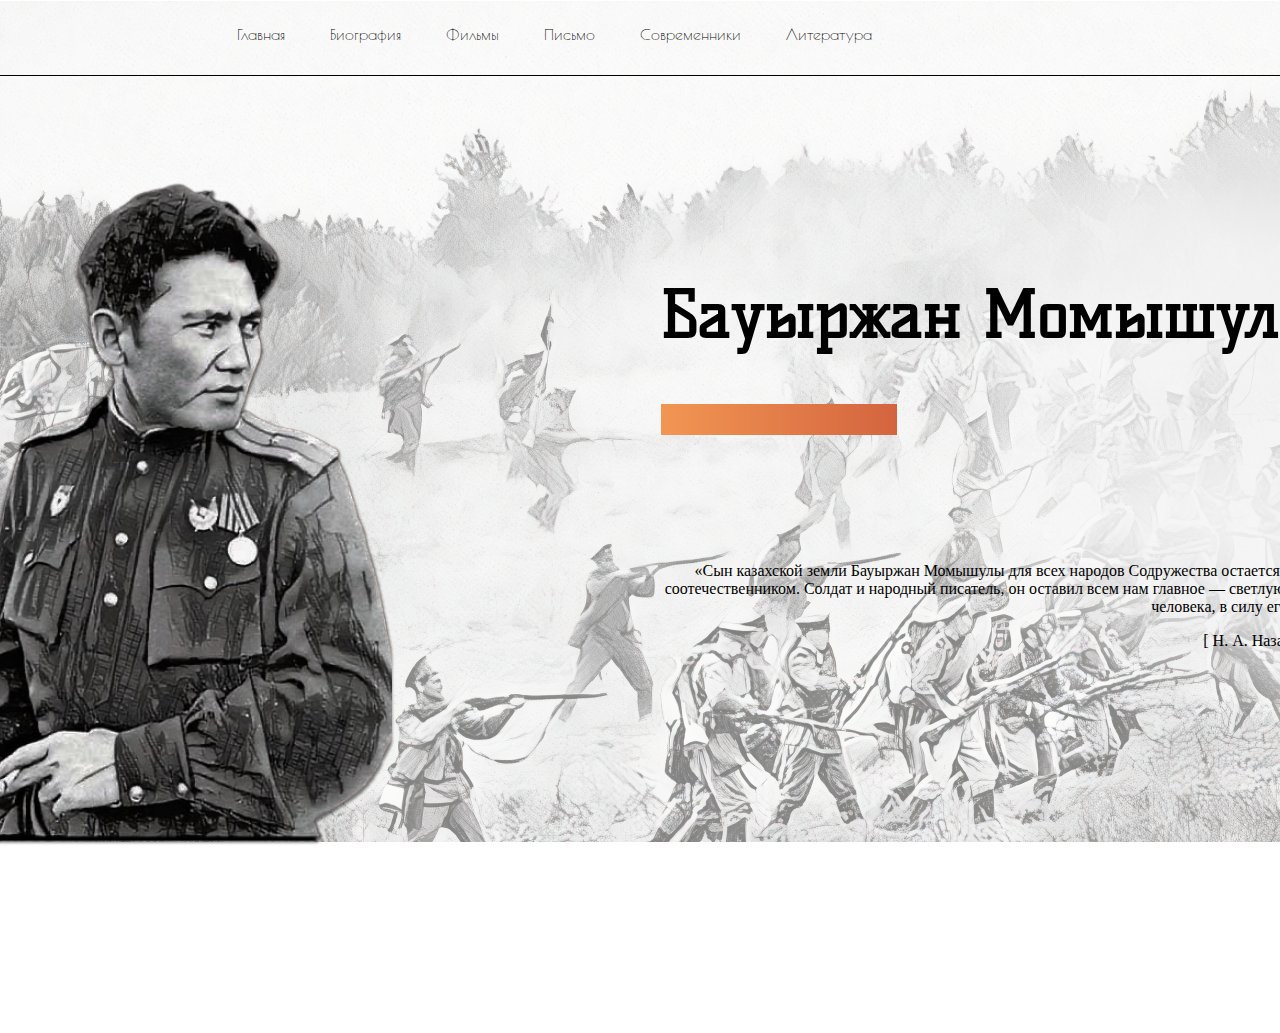
==== index.html @ 86243347 "начало" ====
<!DOCTYPE html>
<html lang="en" dir="ltr">
  <head>
    <meta charset="utf-8">
    <title>Главная</title>
    <link rel="stylesheet" href="style.css">
    <link rel="preconnect" href="https://fonts.gstatic.com">
    <link href="https://fonts.googleapis.com/css2?family=Kelly+Slab&display=swap" rel="stylesheet">
    <link href="https://fonts.googleapis.com/css2?family=Roboto:ital,wght@0,100;0,300;0,400;0,500;0,700;0,900;1,100;1,300;1,400;1,500;1,700;1,900&display=swap" rel="stylesheet">
    <link href="https://fonts.googleapis.com/css2?family=Poiret+One&display=swap" rel="stylesheet">
  </head>
  <body>
    <header>
      <menu>
          <div class="links">
              <a href="#">Главная</a>
              <a href="#">Биография</a>
              <a href="#">Фильмы</a>
              <a href="#">Письмо</a>
              <a href="#">Современники</a>
              <a href="#">Литература</a>
          </div>
      </menu>
      <div class="main-h">
        <img src="img/gg.png" class="main-img">
        <div class="inf">
          <h1>Бауыржан Момышулы</h1>
          <div class="line"></div>
          <p class="words">«Сын казахской земли Бауыржан Момышулы для всех народов
            Содружества остается общим соотечественником. Солдат и народный писатель,
             он оставил всем нам главное — светлую веру в человека, в силу его духа»</p>
          <p>[ Н. A. Назарбаев ]</p>
        </div>
      </div>
    </header>
  </body>
</html>
---- style.css ----
body {
  padding: 0;
  margin: 0;
}
@media (max-width: 1920px) {
  header {
    height: 847px;
    background: url('img/header.png');
    margin-top: -5px;
    padding: 0;
  }
  header menu {
    padding: 0;
    height: 80px;
    margin: 0;
    border-bottom: 1px solid #000000;
  }
  header menu .links {
    margin-left: 15%;
    padding-top: 26px;
    display: flex;
    flex-direction: row;
  }
  header menu .links a {
    font-family: Poiret One;
    color: #000000;
    text-decoration: none;
    font-size: 16px;
    line-height: 27px;
    margin-left: 45px;
  }
  header menu .links a:hover {
    border-bottom: 3px solid orange;
    padding-bottom: 25px;
  }
  header .main-h {
    height: 847px;
    display: grid;
    grid-template-columns: 440px 670px;
    grid-column-gap: 272px;
    justify-content: center;
    margin-top: 105px;
  }
  header .main-h .inf {
    margin-top: 75px;
  }
  header .main-h .inf h1 {
    font-family: Kelly Slab;
    font-size: 64px;
    line-height: 30px;
  }
  header .main-h .inf .line {
    margin-top: 75px;
    width: 236px;
    height: 31px;
    background: linear-gradient(90deg, #f29653 0%, #d4643f 100%);
  }
  header .main-h .inf p {
    text-align: right;
  }
  header .main-h .inf .words {
    margin-top: 127px;
  }
}
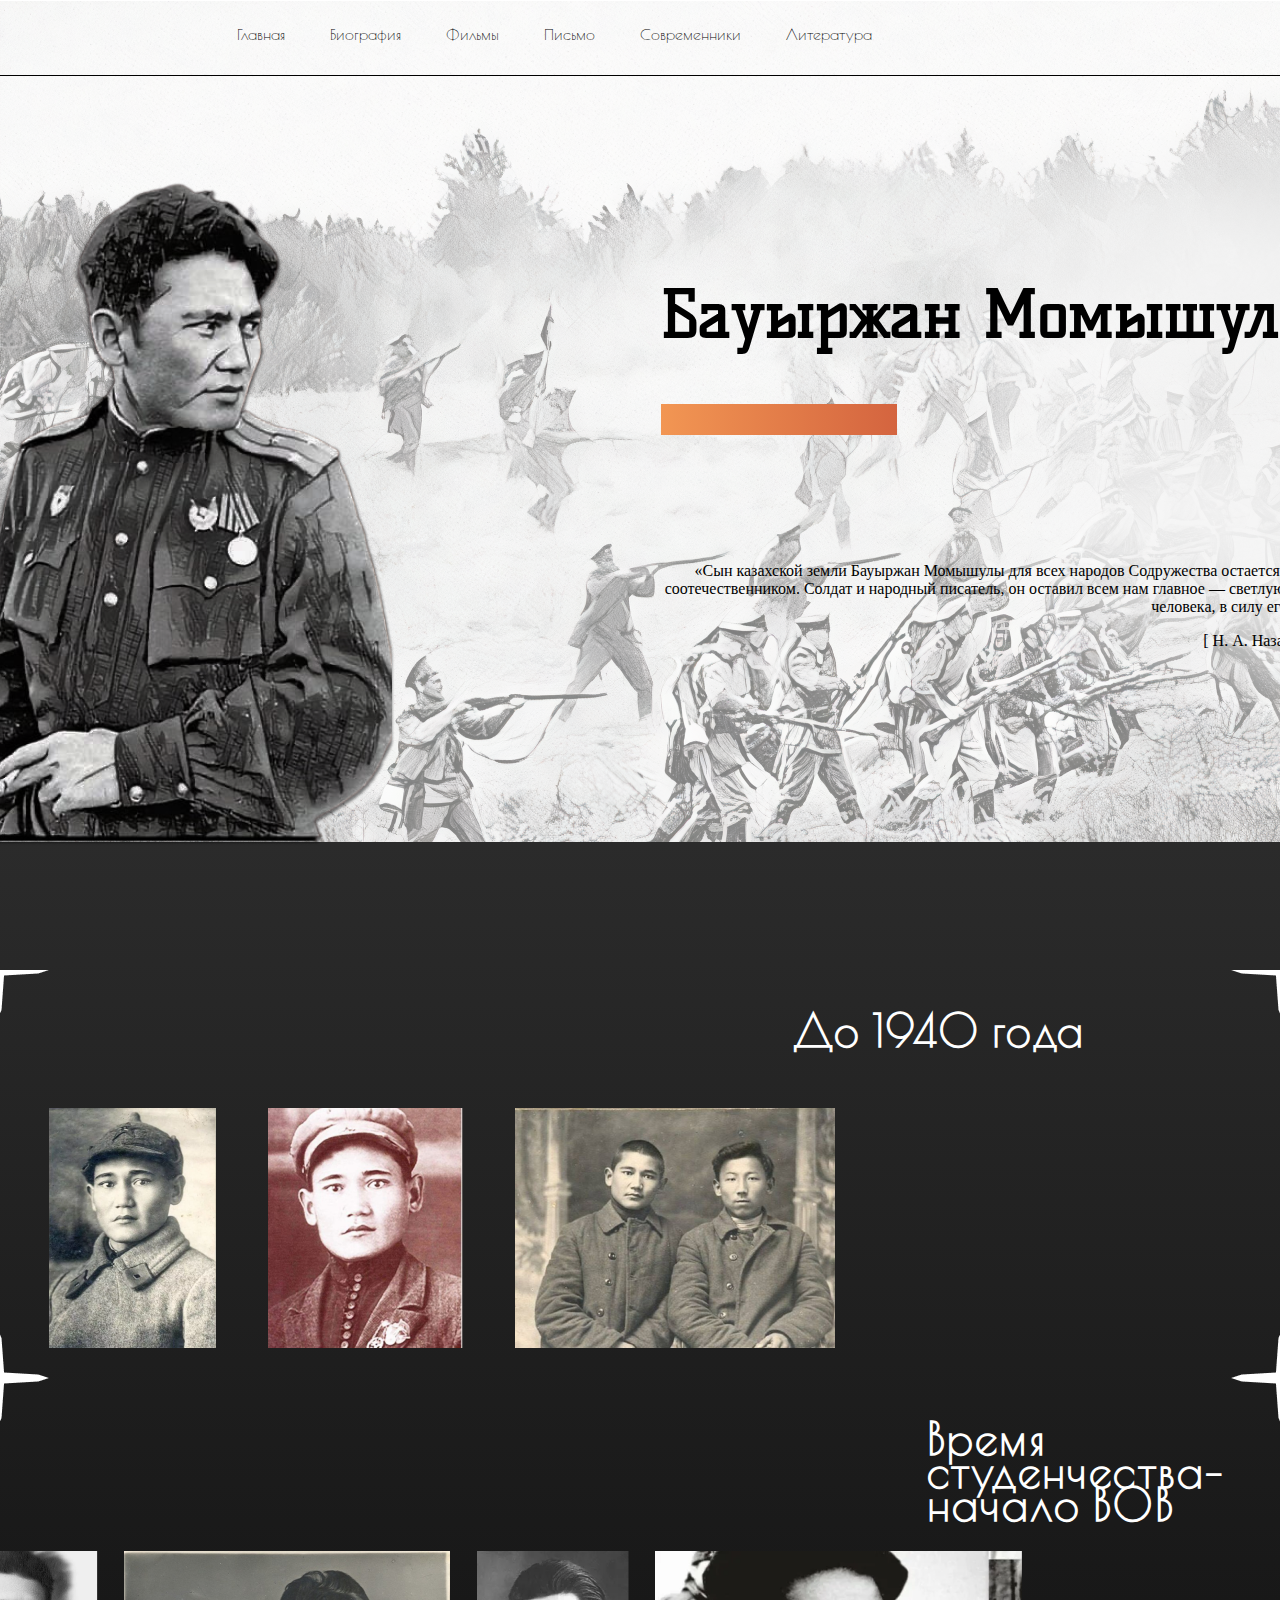
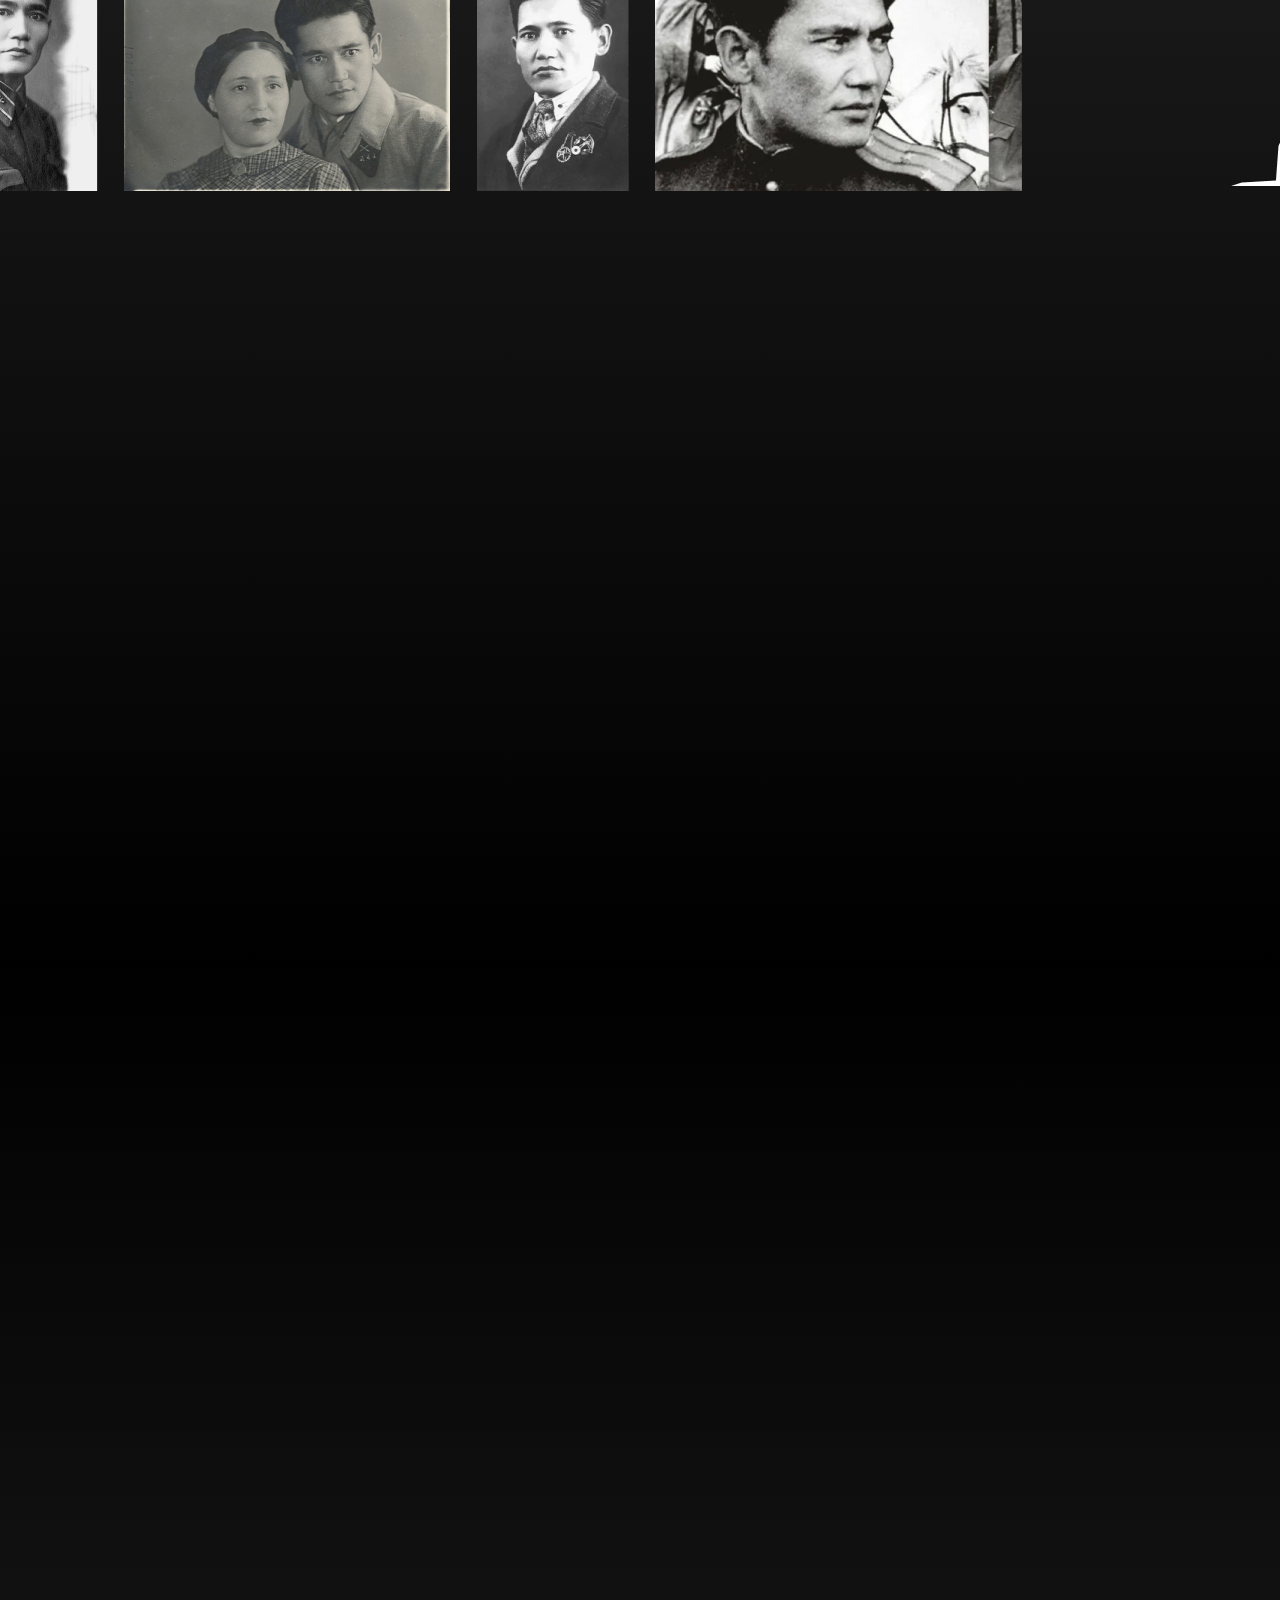
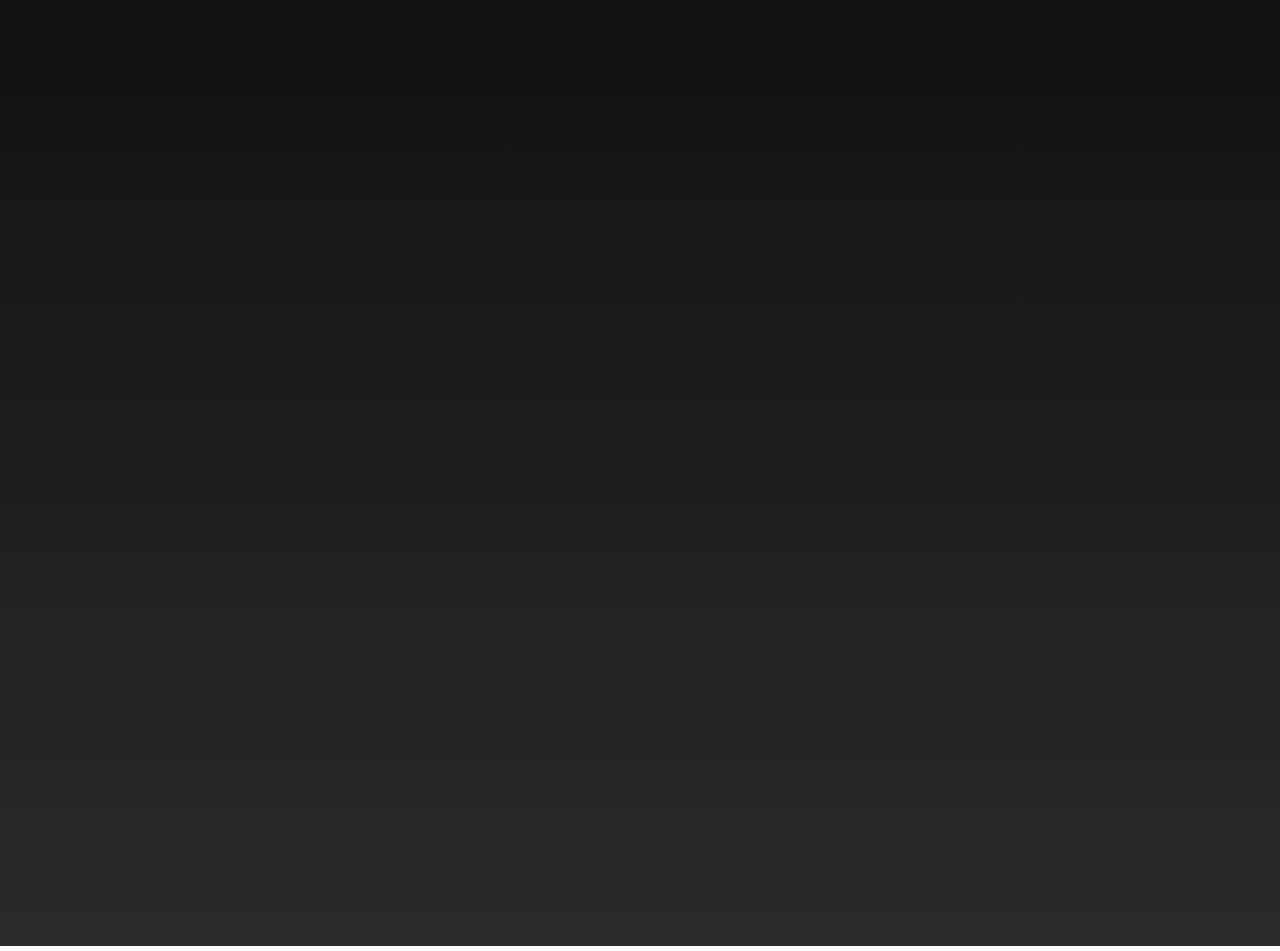
==== commit 7f9eba91: "добавленные фотокарточки" ====
--- a/index.html
+++ b/index.html
@@ -8,6 +8,7 @@
     <link href="https://fonts.googleapis.com/css2?family=Kelly+Slab&display=swap" rel="stylesheet">
     <link href="https://fonts.googleapis.com/css2?family=Roboto:ital,wght@0,100;0,300;0,400;0,500;0,700;0,900;1,100;1,300;1,400;1,500;1,700;1,900&display=swap" rel="stylesheet">
     <link href="https://fonts.googleapis.com/css2?family=Poiret+One&display=swap" rel="stylesheet">
+    <link href="https://fonts.googleapis.com/css2?family=Podkova:wght@400;500;600;700;800&display=swap" rel="stylesheet">
   </head>
   <body>
     <header>
@@ -33,5 +34,22 @@
         </div>
       </div>
     </header>
+    <main>
+      <div class="content">
+        <div class="card first">
+          <h1>До 1940 года</h1>
+          <img src="img/card-1/1.png">
+          <img src="img/card-1/2.png">
+          <img src="img/card-1/3.png">
+        </div>
+        <div class="card second">
+          <h1>Время студенчества-начало ВОВ</h1>
+          <img src="img/card-2/1.png">
+          <img src="img/card-2/2.png">
+          <img src="img/card-2/3.png">
+          <img src="img/card-2/4.png">
+        </div>
+      </div>
+    </main>
   </body>
 </html>
--- a/style.css
+++ b/style.css
@@ -3,25 +3,19 @@
   margin: 0;
 }
 @media (max-width: 1920px) {
-  header {
-    height: 847px;
-    background: url('img/header.png');
-    margin-top: -5px;
-    padding: 0;
-  }
-  header menu {
+  menu {
     padding: 0;
     height: 80px;
     margin: 0;
     border-bottom: 1px solid #000000;
   }
-  header menu .links {
+  menu .links {
     margin-left: 15%;
     padding-top: 26px;
     display: flex;
     flex-direction: row;
   }
-  header menu .links a {
+  menu .links a {
     font-family: Poiret One;
     color: #000000;
     text-decoration: none;
@@ -29,9 +23,15 @@
     line-height: 27px;
     margin-left: 45px;
   }
-  header menu .links a:hover {
+  menu .links a:hover {
     border-bottom: 3px solid orange;
     padding-bottom: 25px;
+  }
+  header {
+    height: 847px;
+    background: url('img/header.png');
+    margin-top: -5px;
+    padding: 0;
   }
   header .main-h {
     height: 847px;
@@ -61,4 +61,43 @@
   header .main-h .inf .words {
     margin-top: 127px;
   }
+  main {
+    height: 3304px;
+    background: linear-gradient(180deg, #2b2b2b 0%, #000000 52.08%, #2b2b2b 100%);
+  }
+  main .content {
+    margin-top: 128px;
+    display: grid;
+    grid-template-rows: 408px 408px 408px 408px 408px;
+    grid-template-columns: 1284px;
+    position: absolute;
+    left: 50%;
+    transform: translate(-50%);
+  }
+  main .content .card {
+    background: url('img/card.png');
+    padding-top: 84px;
+    justify-content: center;
+  }
+  main .content .card h1 {
+    color: white;
+    font-family: Poiret One;
+    font-size: 45px;
+    line-height: 33px;
+    letter-spacing: 2.2px;
+    left: 50%;
+    transform: translate(-50%);
+    margin-top: -40px;
+    grid-column: none;
+  }
+  main .content .first {
+    display: grid;
+    grid-template-columns: 167px 195px 320px;
+    grid-column-gap: 52px;
+  }
+  main .content .second {
+    display: grid;
+    grid-template-columns: 192px 326px 151px 367px;
+    grid-column-gap: 27px;
+  }
 }
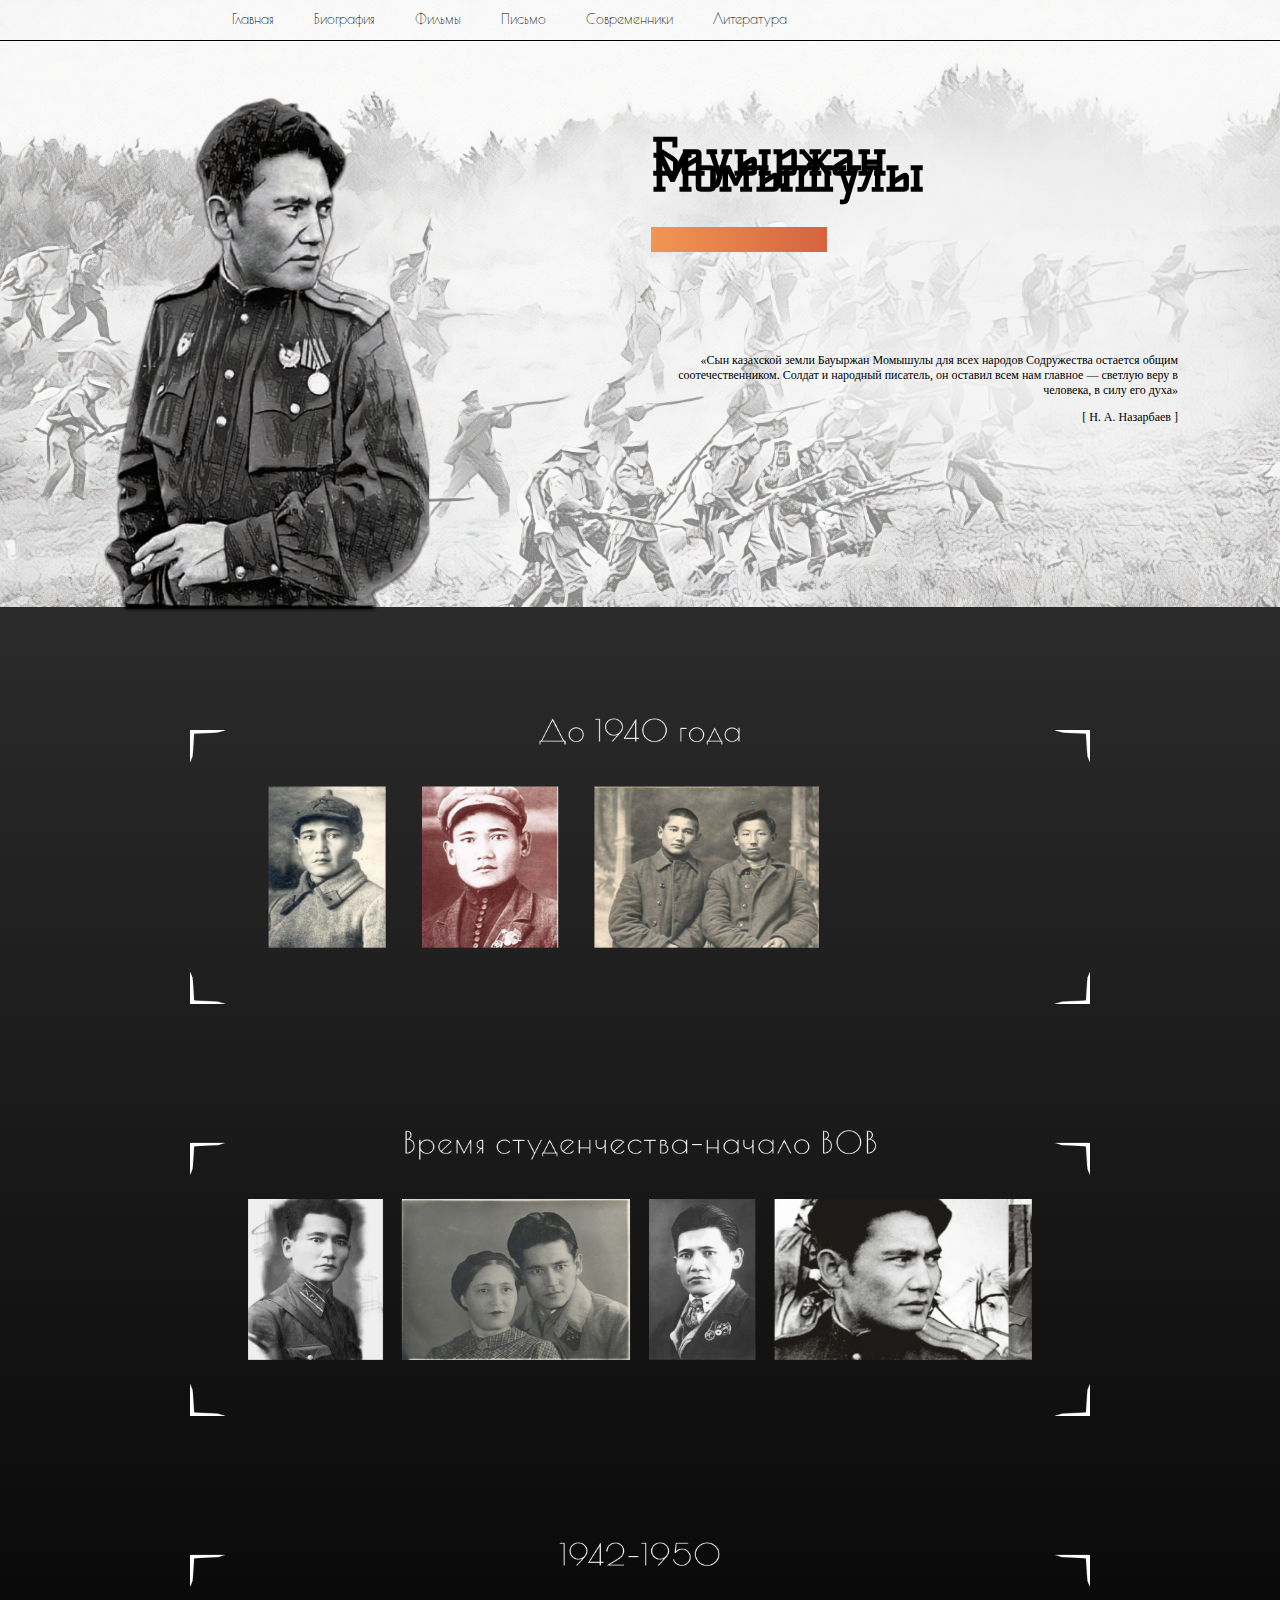
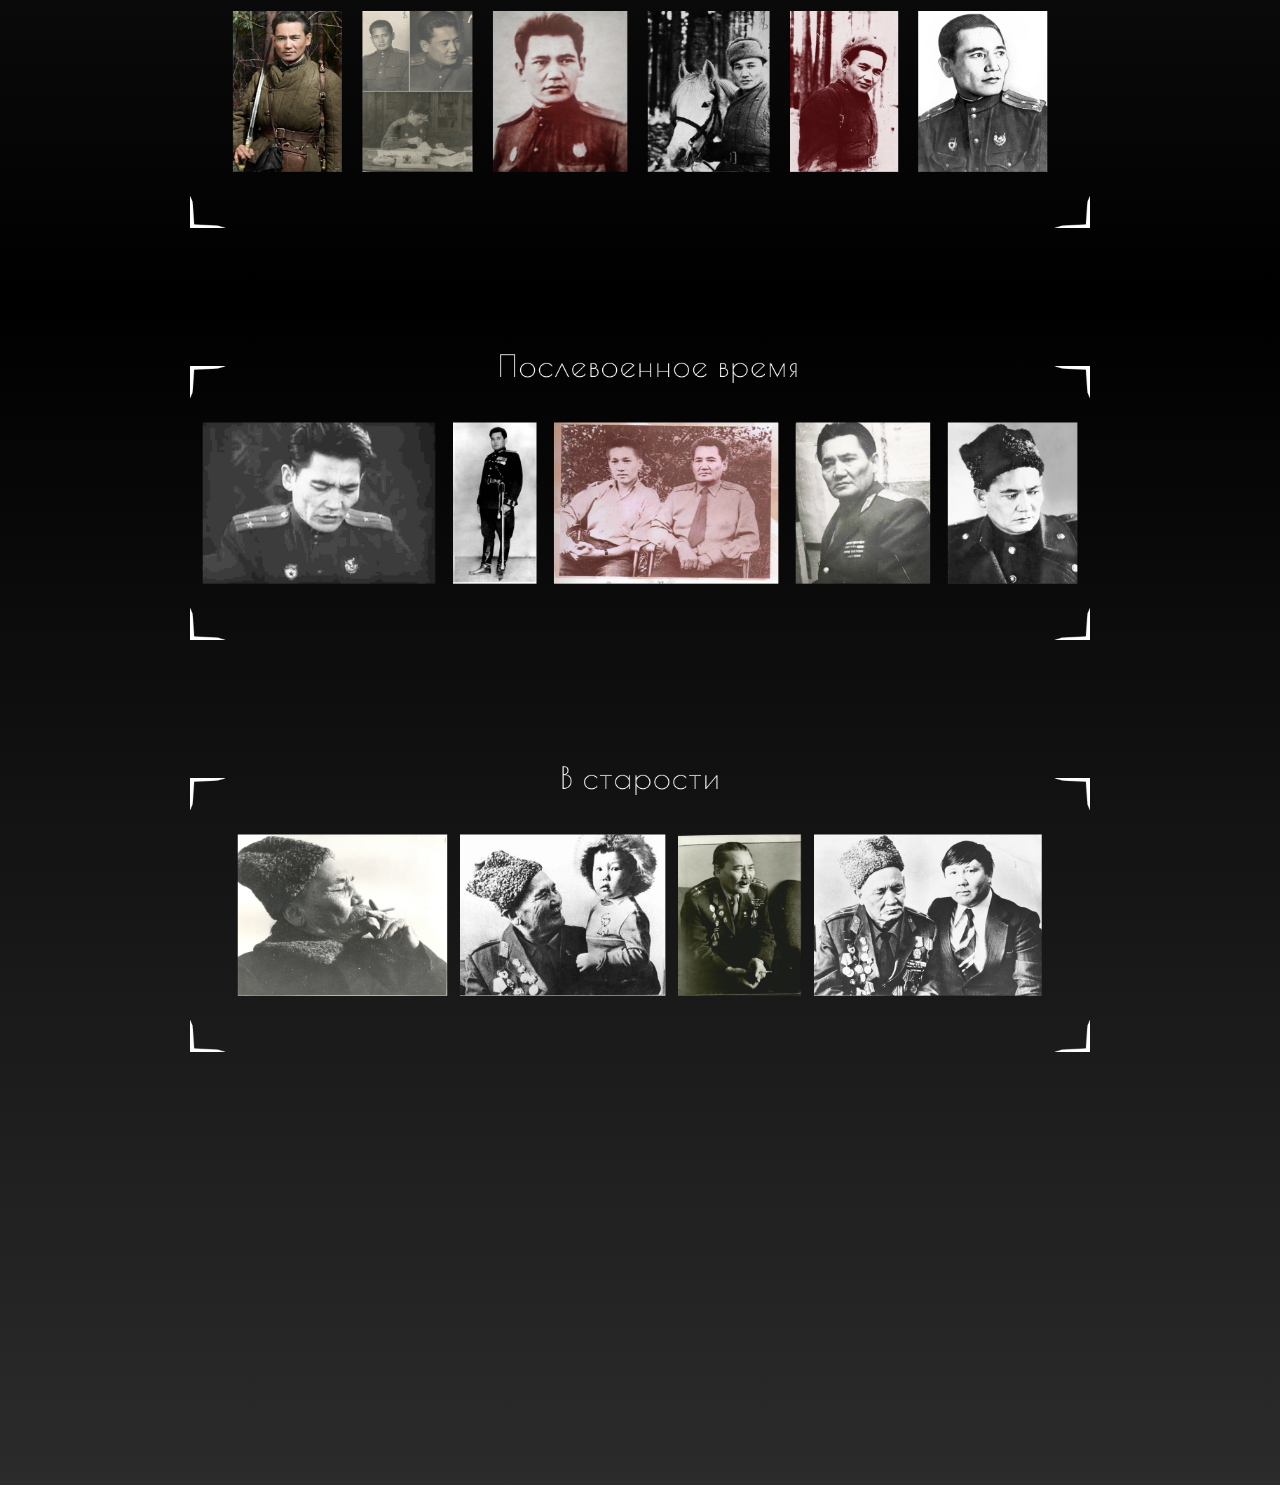
==== commit ff949a97: "адаптив до 1000 пикселей" ====
--- a/index.html
+++ b/index.html
@@ -36,19 +36,11 @@
     </header>
     <main>
       <div class="content">
-        <div class="card first">
-          <h1>До 1940 года</h1>
-          <img src="img/card-1/1.png">
-          <img src="img/card-1/2.png">
-          <img src="img/card-1/3.png">
-        </div>
-        <div class="card second">
-          <h1>Время студенчества-начало ВОВ</h1>
-          <img src="img/card-2/1.png">
-          <img src="img/card-2/2.png">
-          <img src="img/card-2/3.png">
-          <img src="img/card-2/4.png">
-        </div>
+        <img src="img/card-1.png" class="card">
+        <img src="img/card-2.png" class="card">
+        <img src="img/card-3.png" class="card">
+        <img src="img/card-4.png" class="card">
+        <img src="img/card-5.png" class="card">
       </div>
     </main>
   </body>
--- a/style.css
+++ b/style.css
@@ -70,34 +70,165 @@
     display: grid;
     grid-template-rows: 408px 408px 408px 408px 408px;
     grid-template-columns: 1284px;
+    grid-row-gap: 173px;
     position: absolute;
     left: 50%;
     transform: translate(-50%);
   }
+}
+@media (max-width: 1500px) {
+  menu {
+    height: 45px;
+    margin: 0;
+    border-bottom: 1px solid #000000;
+  }
+  menu .links {
+    margin-left: 15%;
+    padding-top: 11px;
+    display: flex;
+    flex-direction: row;
+  }
+  menu .links a {
+    font-size: 14px;
+    line-height: 27px;
+    margin-left: 40px;
+  }
+  menu .links a:hover {
+    border-bottom: 3px solid orange;
+    padding-bottom: 5px;
+  }
+  header {
+    height: 672px;
+    background: url('img/header.png');
+    background-size: 1500px 672px;
+    margin-top: -5px;
+    padding: 0;
+  }
+  header .main-h {
+    height: 672px;
+    display: grid;
+    grid-template-columns: 329px 527px;
+    grid-template-rows: 512px;
+    grid-column-gap: 220px;
+    justify-content: center;
+    margin-top: 55px;
+  }
+  header .main-h .main-img {
+    width: 329px;
+    height: 517px;
+  }
+  header .main-h .inf {
+    margin-top: 20px;
+  }
+  header .main-h .inf h1 {
+    font-size: 50px;
+    line-height: 16px;
+    letter-spacing: 0.2px;
+  }
+  header .main-h .inf .line {
+    margin-top: 45px;
+    width: 176px;
+    height: 25px;
+  }
+  header .main-h .inf p {
+    text-align: right;
+    font-size: 12px;
+    line-height: 15px;
+  }
+  header .main-h .inf .words {
+    margin-top: 101px;
+  }
+  main {
+    height: 2478px;
+    margin-top: -60px;
+  }
+  main .content {
+    margin-top: 111px;
+    display: grid;
+    grid-template-rows: 286px 286px 286px 286px 286px;
+    grid-template-columns: 900px;
+    grid-row-gap: 126px;
+  }
   main .content .card {
-    background: url('img/card.png');
-    padding-top: 84px;
+    width: 900px;
+    height: 285.98px;
+  }
+}
+@media (max-width: 1000px) {
+  menu {
+    height: 40px;
+    margin: 0;
+    border-bottom: 1px solid #000000;
+  }
+  menu .links {
+    margin-left: 15%;
+    padding-top: 11px;
+    display: flex;
+    flex-direction: row;
+  }
+  menu .links a {
+    font-size: 14px;
+    line-height: 27px;
+    margin-left: 40px;
+  }
+  menu .links a:hover {
+    border-bottom: 3px solid orange;
+    padding-bottom: 2px;
+  }
+  header {
+    height: 554px;
+    background: url('img/header.png');
+    background-size: 1000px 554px;
+    margin-top: -5px;
+    padding: 0;
+  }
+  header .main-h {
+    height: 361px;
+    display: grid;
+    grid-template-columns: 230px 380px;
+    grid-template-rows: 361px;
+    grid-column-gap: 113px;
     justify-content: center;
-  }
-  main .content .card h1 {
-    color: white;
-    font-family: Poiret One;
-    font-size: 45px;
-    line-height: 33px;
-    letter-spacing: 2.2px;
-    left: 50%;
-    transform: translate(-50%);
-    margin-top: -40px;
-    grid-column: none;
-  }
-  main .content .first {
-    display: grid;
-    grid-template-columns: 167px 195px 320px;
-    grid-column-gap: 52px;
-  }
-  main .content .second {
-    display: grid;
-    grid-template-columns: 192px 326px 151px 367px;
-    grid-column-gap: 27px;
-  }
-}
+    margin-top: 95px;
+  }
+  header .main-h .main-img {
+    width: 230px;
+    height: 361px;
+  }
+  header .main-h .inf {
+    margin-top: 20px;
+  }
+  header .main-h .inf h1 {
+    font-size: 35px;
+    line-height: 16px;
+    letter-spacing: 0.2px;
+  }
+  header .main-h .inf .line {
+    margin-top: 24px;
+    width: 131px;
+    height: 15px;
+  }
+  header .main-h .inf p {
+    text-align: right;
+    font-size: 12px;
+    line-height: 15px;
+  }
+  header .main-h .inf .words {
+    margin-top: 25px;
+  }
+  main {
+    height: 2000px;
+    margin-top: -60px;
+  }
+  main .content {
+    margin-top: 111px;
+    display: grid;
+    grid-template-rows: 256px 256px 256px 256px 256px;
+    grid-template-columns: 760px;
+    grid-row-gap: 90px;
+  }
+  main .content .card {
+    width: 760px;
+    height: 256.47px;
+  }
+}
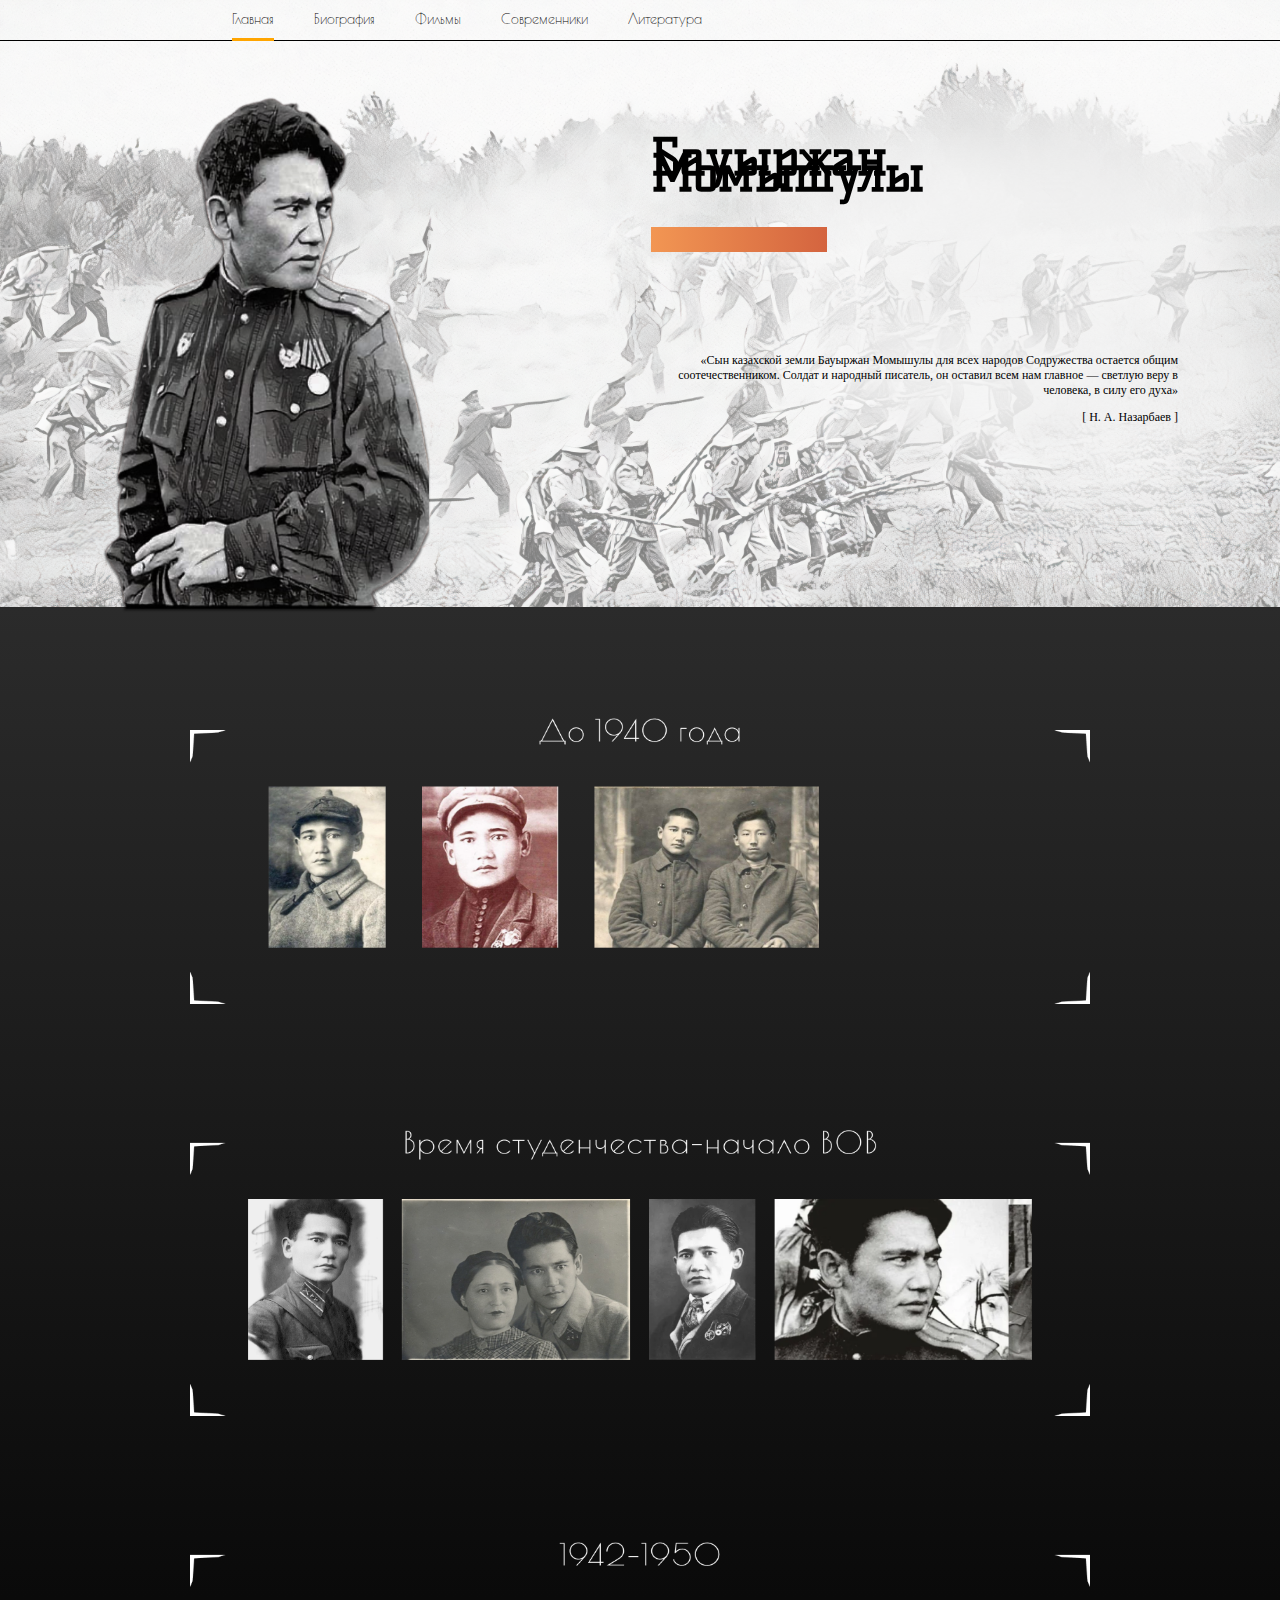
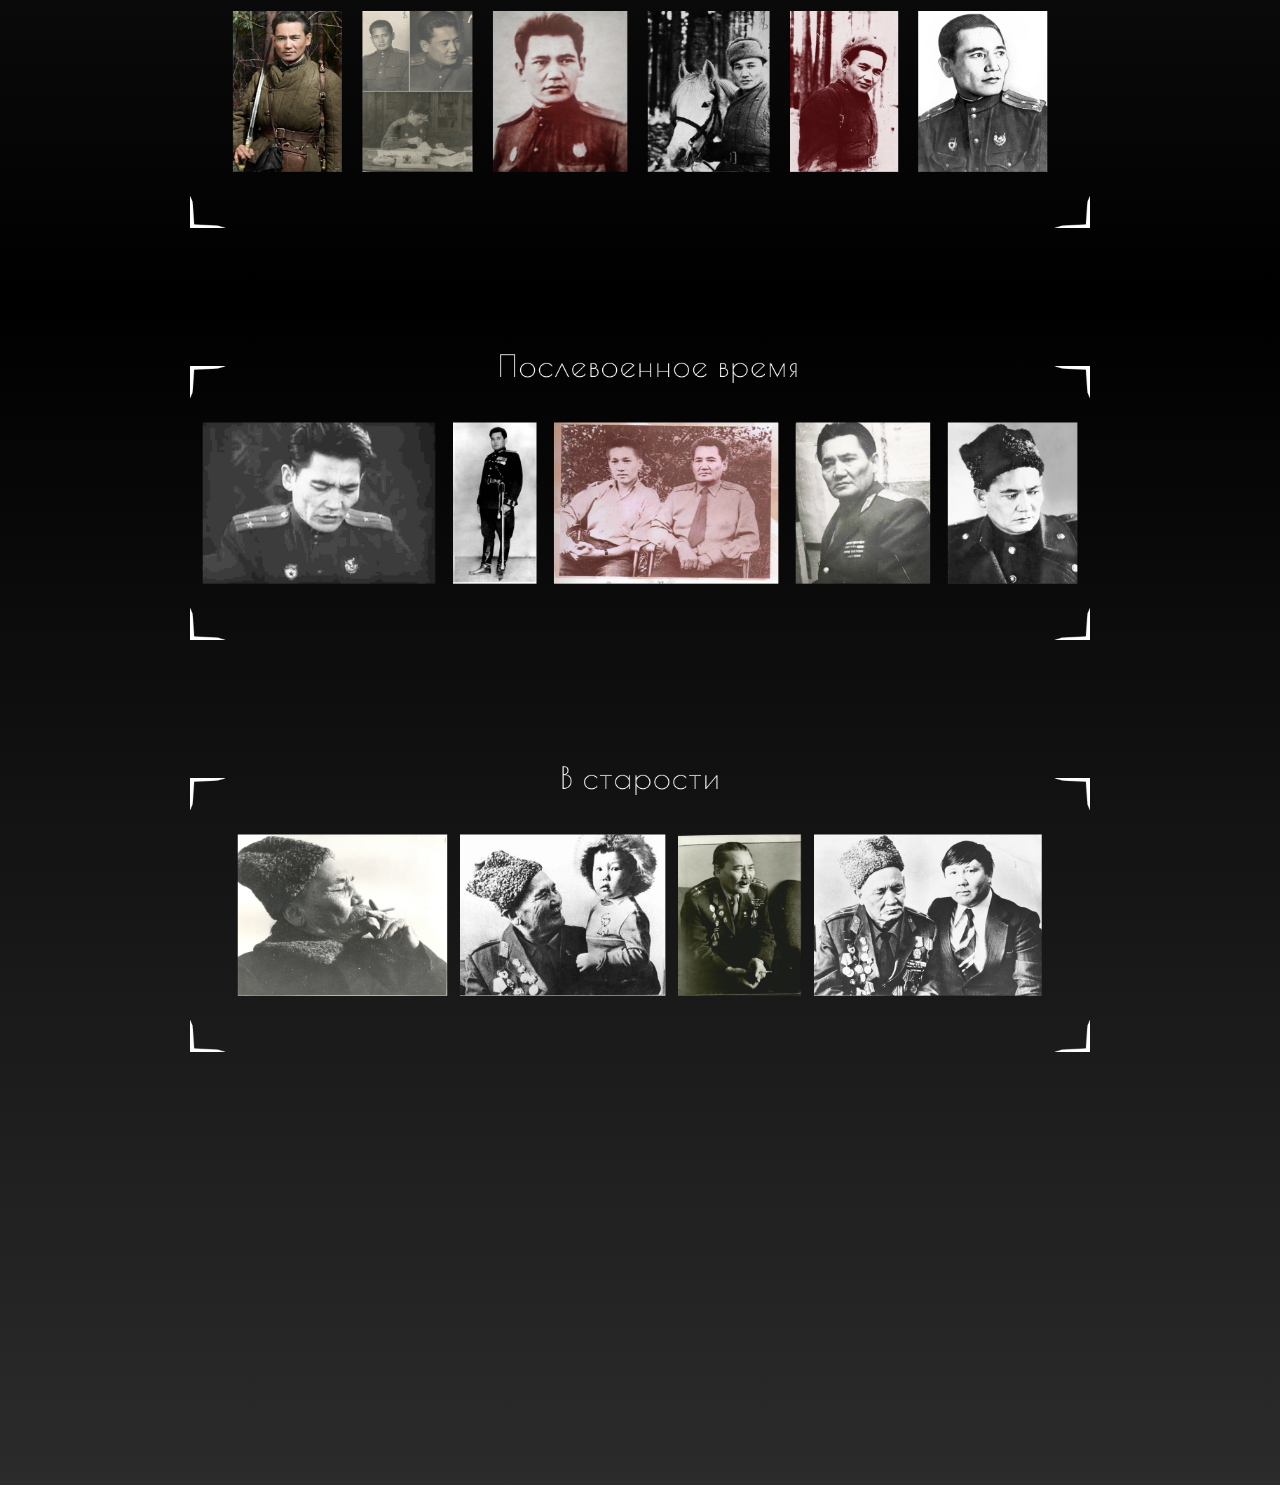
==== commit abd2305b: "ссылки поставил нормальные" ====
--- a/index.html
+++ b/index.html
@@ -15,11 +15,10 @@
       <menu>
           <div class="links">
               <a href="#">Главная</a>
-              <a href="#">Биография</a>
-              <a href="#">Фильмы</a>
-              <a href="#">Письмо</a>
-              <a href="#">Современники</a>
-              <a href="#">Литература</a>
+              <a href="biography/biography.html">Биография</a>
+              <a href="films/films.html">Фильмы</a>
+              <a href="people/people.html">Современники</a>
+              <a href="books/books.html">Литература</a>
           </div>
       </menu>
       <div class="main-h">
--- a/style.css
+++ b/style.css
@@ -27,6 +27,10 @@
     border-bottom: 3px solid orange;
     padding-bottom: 25px;
   }
+  menu .links a:first-of-type {
+    border-bottom: 3px solid orange;
+    padding-bottom: 25px;
+  }
   header {
     height: 847px;
     background: url('img/header.png');
@@ -97,6 +101,10 @@
     border-bottom: 3px solid orange;
     padding-bottom: 5px;
   }
+  menu .links a:first-of-type {
+    border-bottom: 3px solid orange;
+    padding-bottom: 5px;
+  }
   header {
     height: 672px;
     background: url('img/header.png');
@@ -175,6 +183,10 @@
     border-bottom: 3px solid orange;
     padding-bottom: 2px;
   }
+  menu .links a:first-of-type {
+    border-bottom: 3px solid orange;
+    padding-bottom: 2px;
+  }
   header {
     height: 554px;
     background: url('img/header.png');
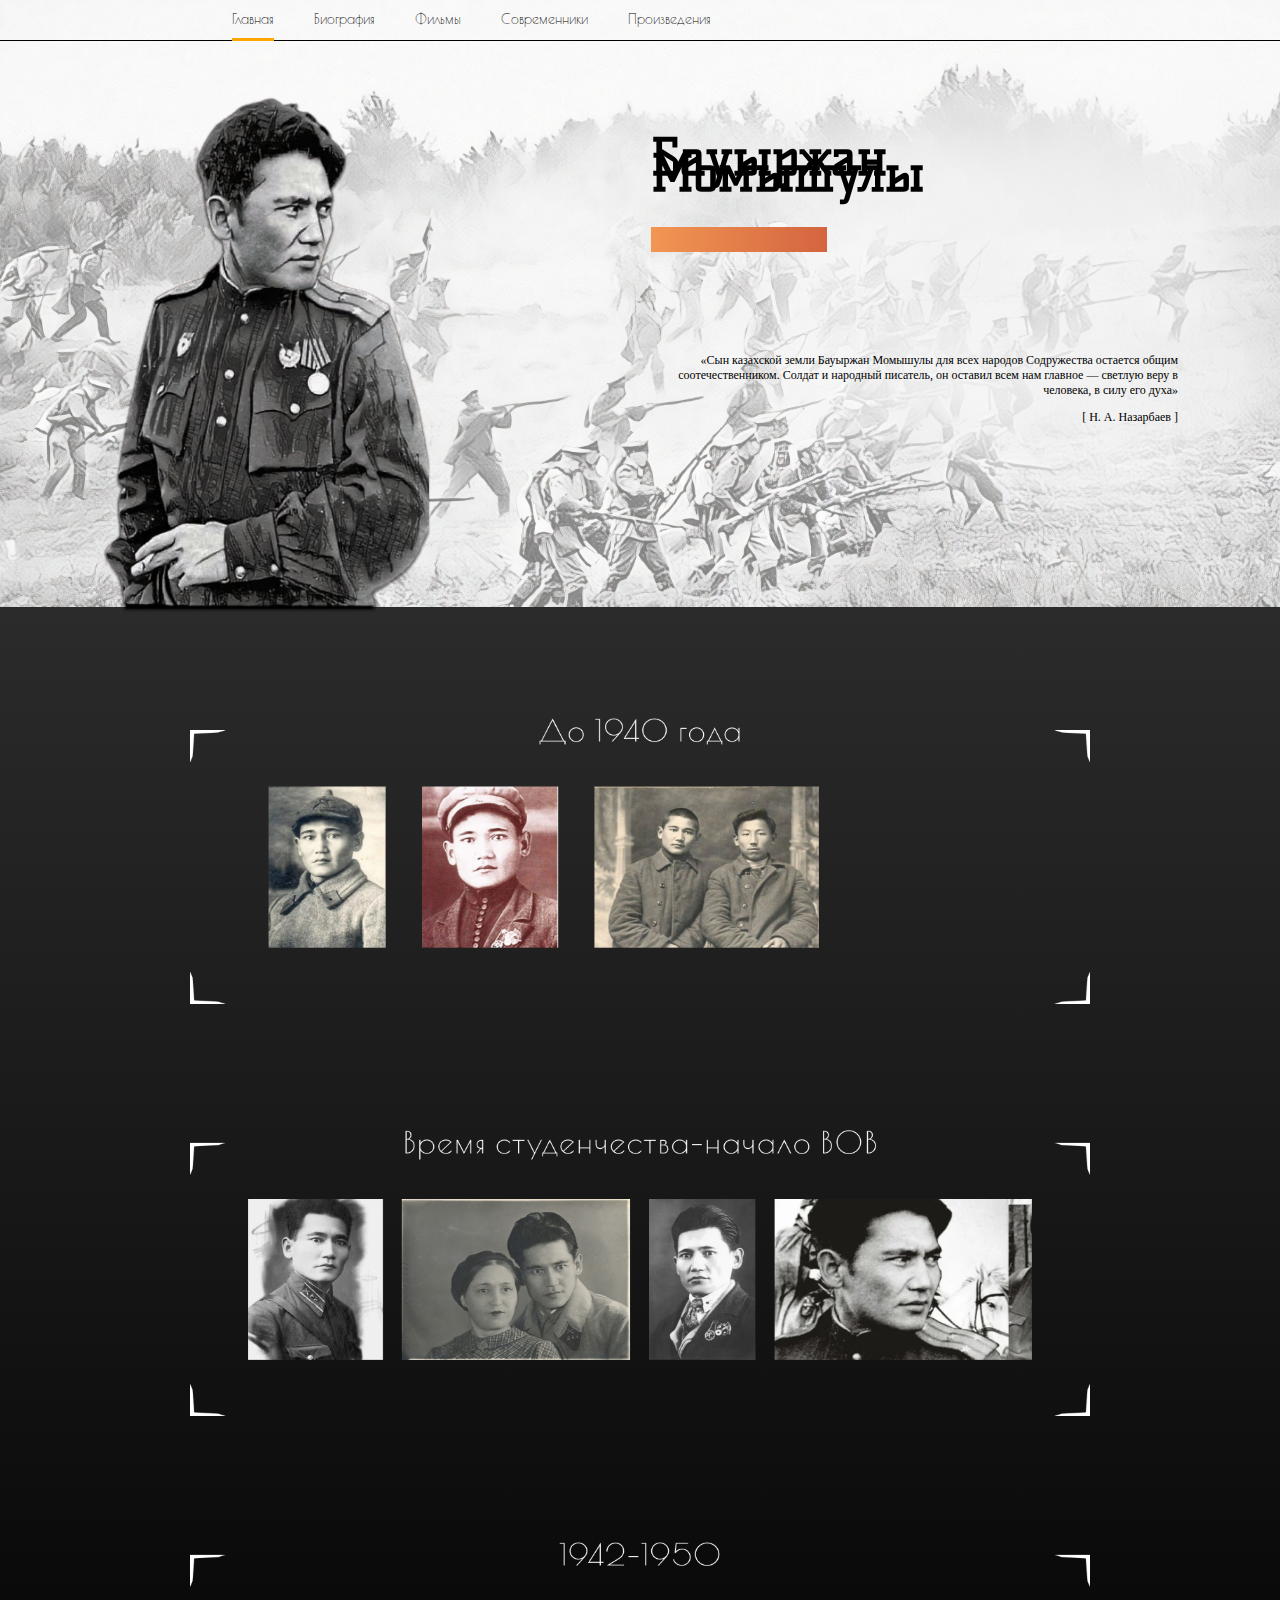
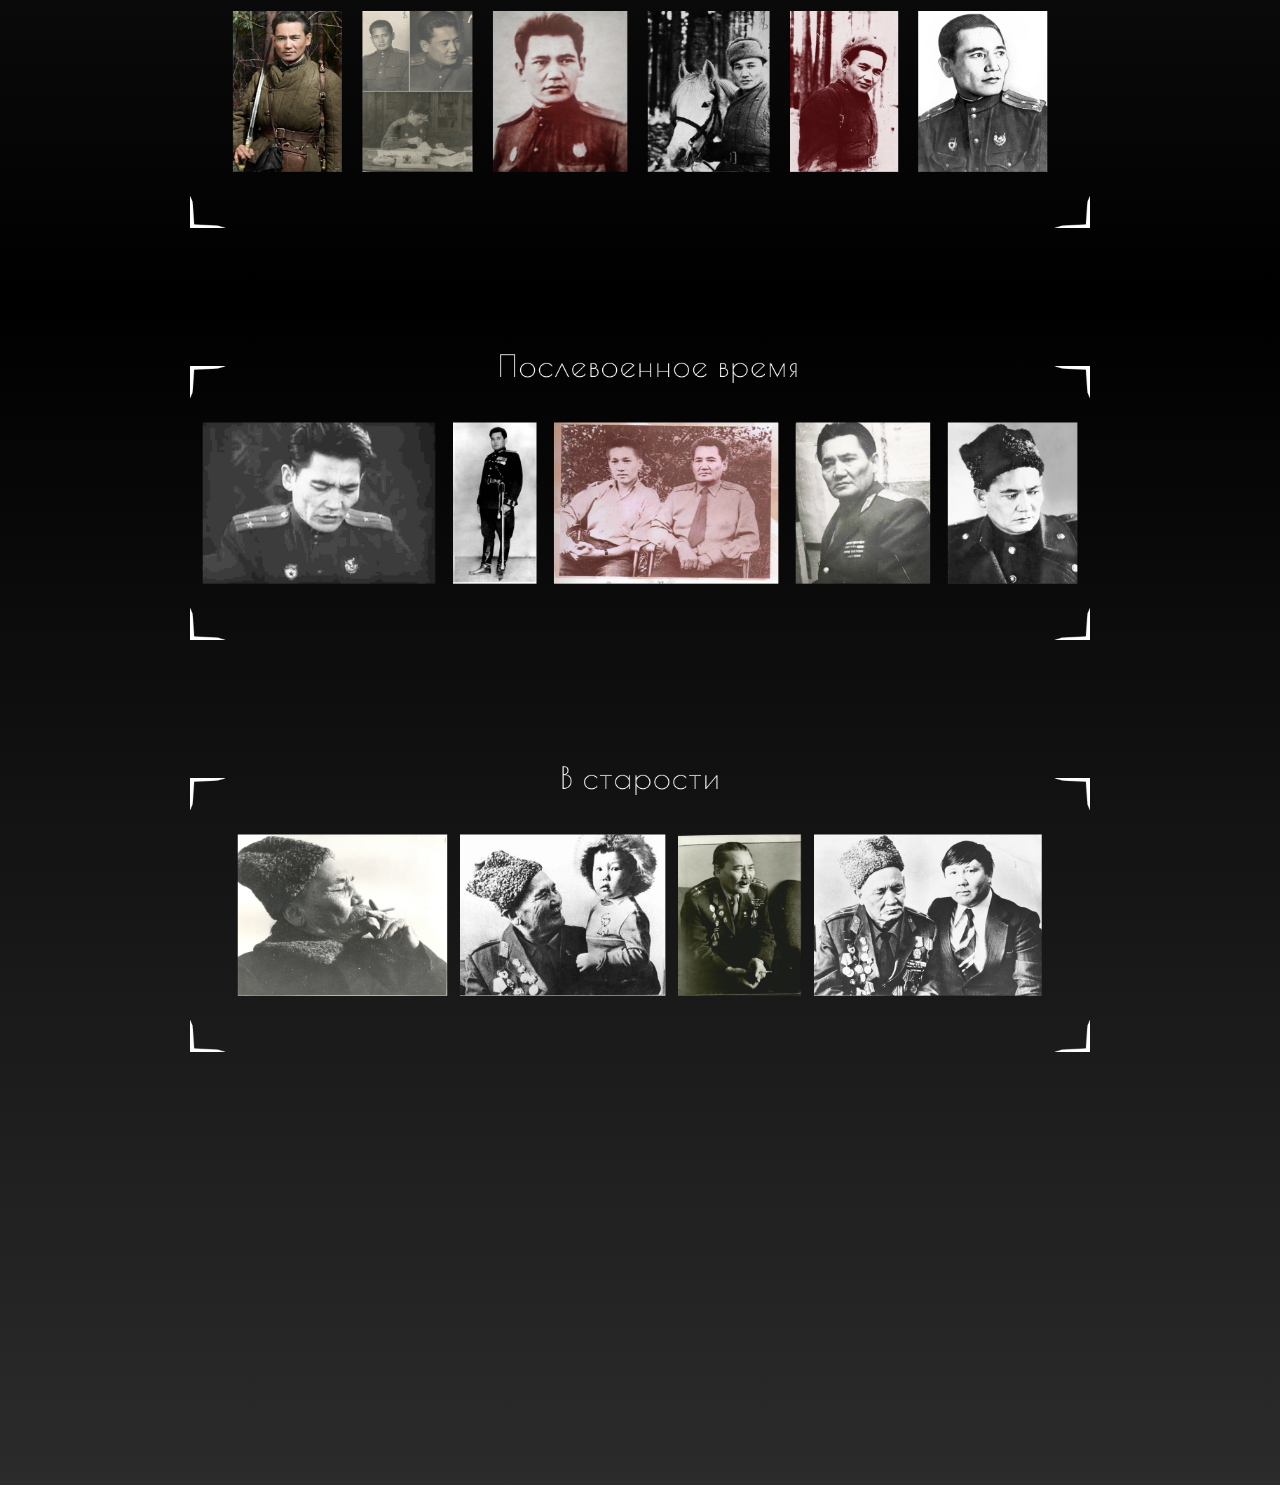
==== commit 940ce335: "изменил слово в меню" ====
--- a/index.html
+++ b/index.html
@@ -18,7 +18,7 @@
               <a href="biography/biography.html">Биография</a>
               <a href="films/films.html">Фильмы</a>
               <a href="people/people.html">Современники</a>
-              <a href="books/books.html">Литература</a>
+              <a href="books/books.html">Произведения</a>
           </div>
       </menu>
       <div class="main-h">
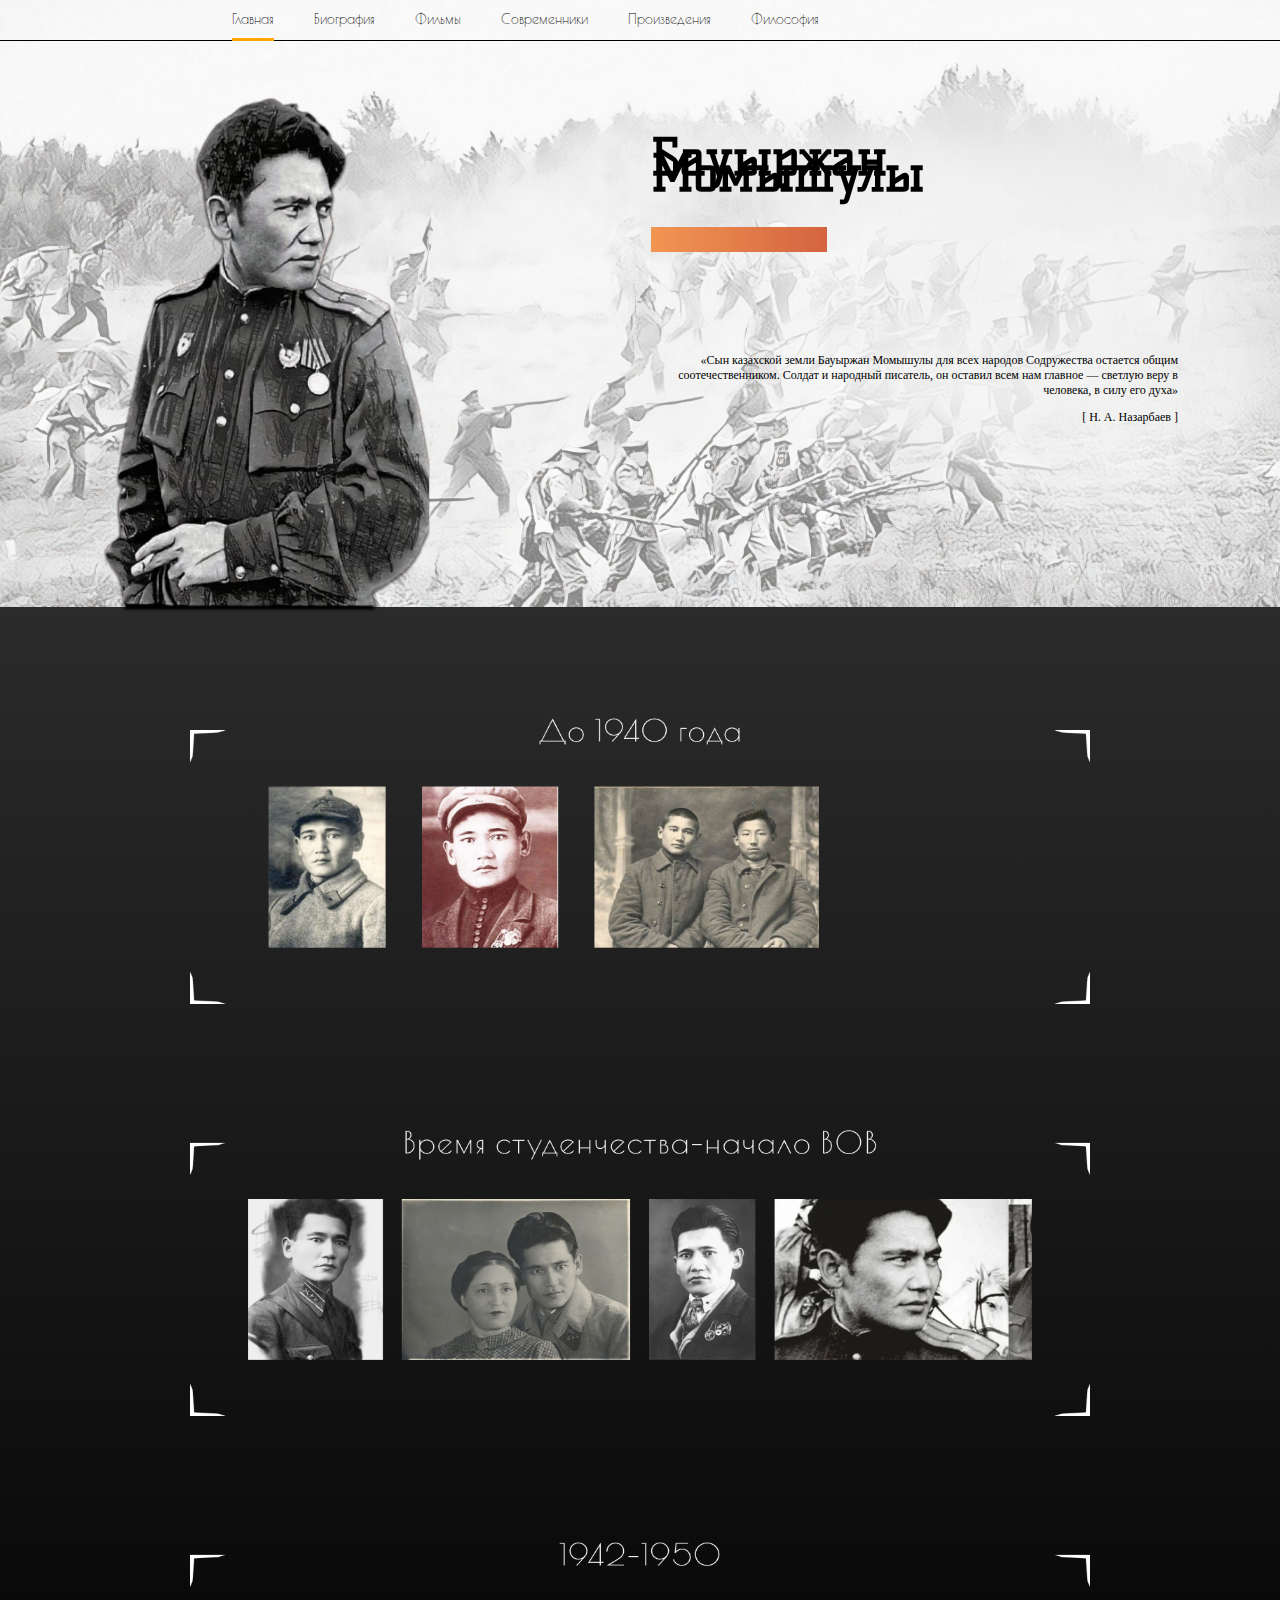
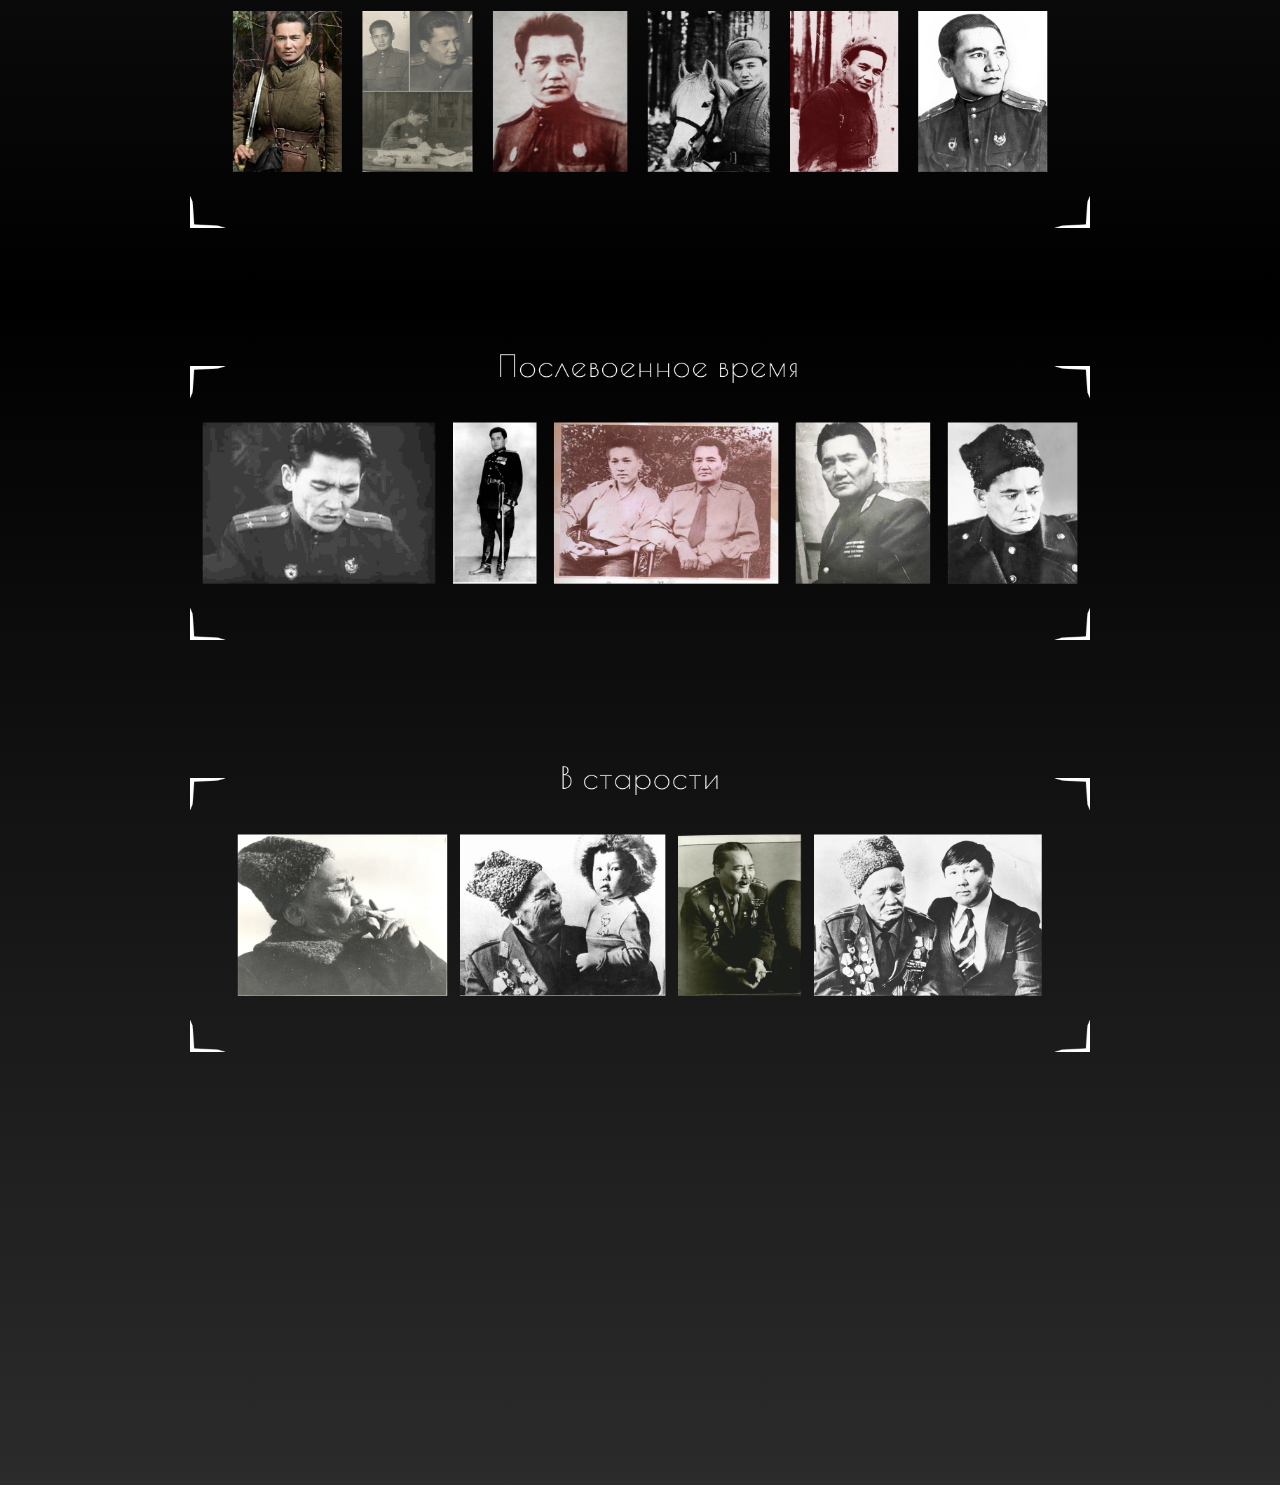
==== commit bba93a26: "добавление философии" ====
--- a/index.html
+++ b/index.html
@@ -19,6 +19,7 @@
               <a href="films/films.html">Фильмы</a>
               <a href="people/people.html">Современники</a>
               <a href="books/books.html">Произведения</a>
+              <a href="phil/phil.html">Философия</a>
           </div>
       </menu>
       <div class="main-h">
--- a/style.css
+++ b/style.css
@@ -2,83 +2,81 @@
   padding: 0;
   margin: 0;
 }
-@media (max-width: 1920px) {
-  menu {
-    padding: 0;
-    height: 80px;
-    margin: 0;
-    border-bottom: 1px solid #000000;
-  }
-  menu .links {
-    margin-left: 15%;
-    padding-top: 26px;
-    display: flex;
-    flex-direction: row;
-  }
-  menu .links a {
-    font-family: Poiret One;
-    color: #000000;
-    text-decoration: none;
-    font-size: 16px;
-    line-height: 27px;
-    margin-left: 45px;
-  }
-  menu .links a:hover {
-    border-bottom: 3px solid orange;
-    padding-bottom: 25px;
-  }
-  menu .links a:first-of-type {
-    border-bottom: 3px solid orange;
-    padding-bottom: 25px;
-  }
-  header {
-    height: 847px;
-    background: url('img/header.png');
-    margin-top: -5px;
-    padding: 0;
-  }
-  header .main-h {
-    height: 847px;
-    display: grid;
-    grid-template-columns: 440px 670px;
-    grid-column-gap: 272px;
-    justify-content: center;
-    margin-top: 105px;
-  }
-  header .main-h .inf {
-    margin-top: 75px;
-  }
-  header .main-h .inf h1 {
-    font-family: Kelly Slab;
-    font-size: 64px;
-    line-height: 30px;
-  }
-  header .main-h .inf .line {
-    margin-top: 75px;
-    width: 236px;
-    height: 31px;
-    background: linear-gradient(90deg, #f29653 0%, #d4643f 100%);
-  }
-  header .main-h .inf p {
-    text-align: right;
-  }
-  header .main-h .inf .words {
-    margin-top: 127px;
-  }
-  main {
-    height: 3304px;
-    background: linear-gradient(180deg, #2b2b2b 0%, #000000 52.08%, #2b2b2b 100%);
-  }
-  main .content {
-    margin-top: 128px;
-    display: grid;
-    grid-template-rows: 408px 408px 408px 408px 408px;
-    grid-template-columns: 1284px;
-    grid-row-gap: 173px;
-    position: absolute;
-    left: 50%;
-    transform: translate(-50%);
-  }
+menu {
+  padding: 0;
+  height: 80px;
+  margin: 0;
+  border-bottom: 1px solid #000000;
+}
+menu .links {
+  margin-left: 15%;
+  padding-top: 26px;
+  display: flex;
+  flex-direction: row;
+}
+menu .links a {
+  font-family: Poiret One;
+  color: #000000;
+  text-decoration: none;
+  font-size: 16px;
+  line-height: 27px;
+  margin-left: 45px;
+}
+menu .links a:hover {
+  border-bottom: 3px solid orange;
+  padding-bottom: 25px;
+}
+menu .links a:first-of-type {
+  border-bottom: 3px solid orange;
+  padding-bottom: 25px;
+}
+header {
+  height: 847px;
+  background: url('img/header.png');
+  margin-top: -5px;
+  padding: 0;
+}
+header .main-h {
+  height: 847px;
+  display: grid;
+  grid-template-columns: 440px 670px;
+  grid-column-gap: 272px;
+  justify-content: center;
+  margin-top: 105px;
+}
+header .main-h .inf {
+  margin-top: 75px;
+}
+header .main-h .inf h1 {
+  font-family: Kelly Slab;
+  font-size: 64px;
+  line-height: 30px;
+}
+header .main-h .inf .line {
+  margin-top: 75px;
+  width: 236px;
+  height: 31px;
+  background: linear-gradient(90deg, #f29653 0%, #d4643f 100%);
+}
+header .main-h .inf p {
+  text-align: right;
+}
+header .main-h .inf .words {
+  margin-top: 127px;
+}
+main {
+  height: 3304px;
+  background: linear-gradient(180deg, #2b2b2b 0%, #000000 52.08%, #2b2b2b 100%);
+}
+main .content {
+  margin-top: 128px;
+  display: grid;
+  grid-template-rows: 408px 408px 408px 408px 408px;
+  grid-template-columns: 1284px;
+  grid-row-gap: 173px;
+  position: absolute;
+  left: 50%;
+  transform: translate(-50%);
 }
 @media (max-width: 1500px) {
   menu {
